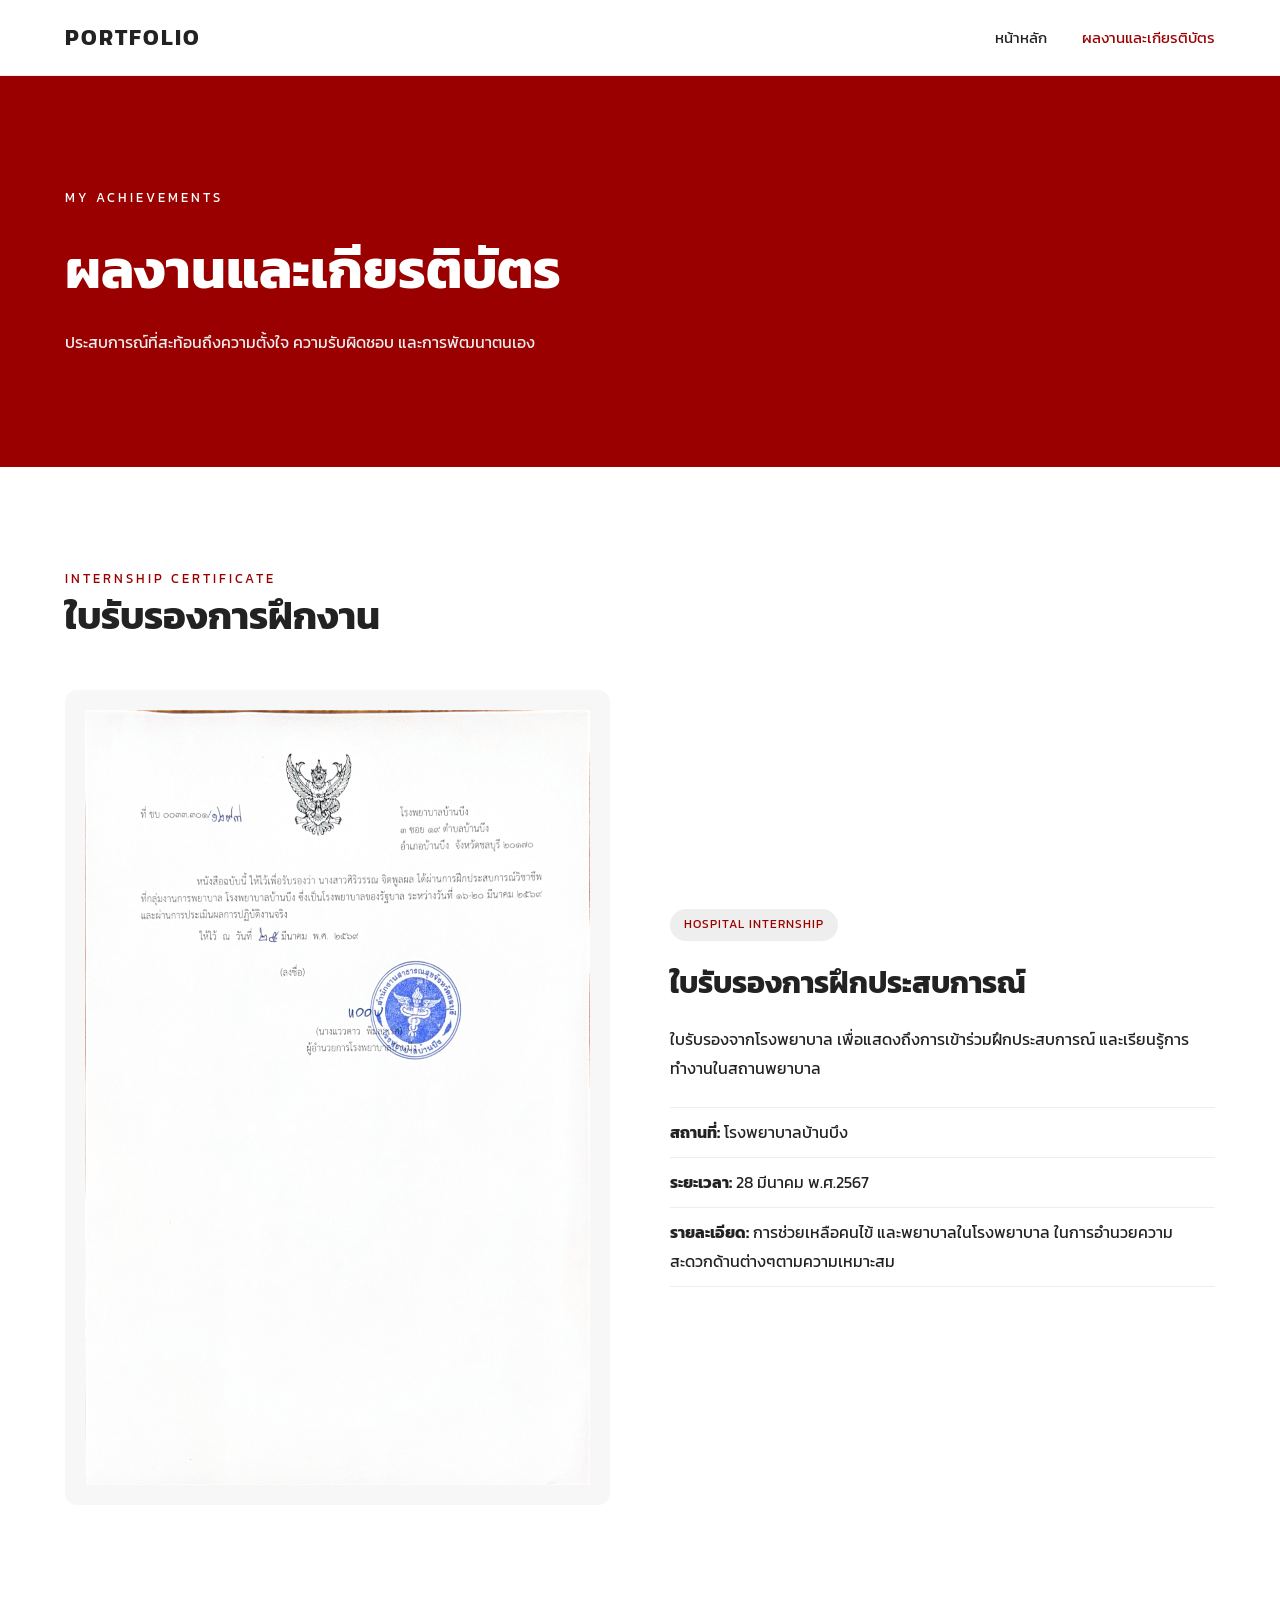
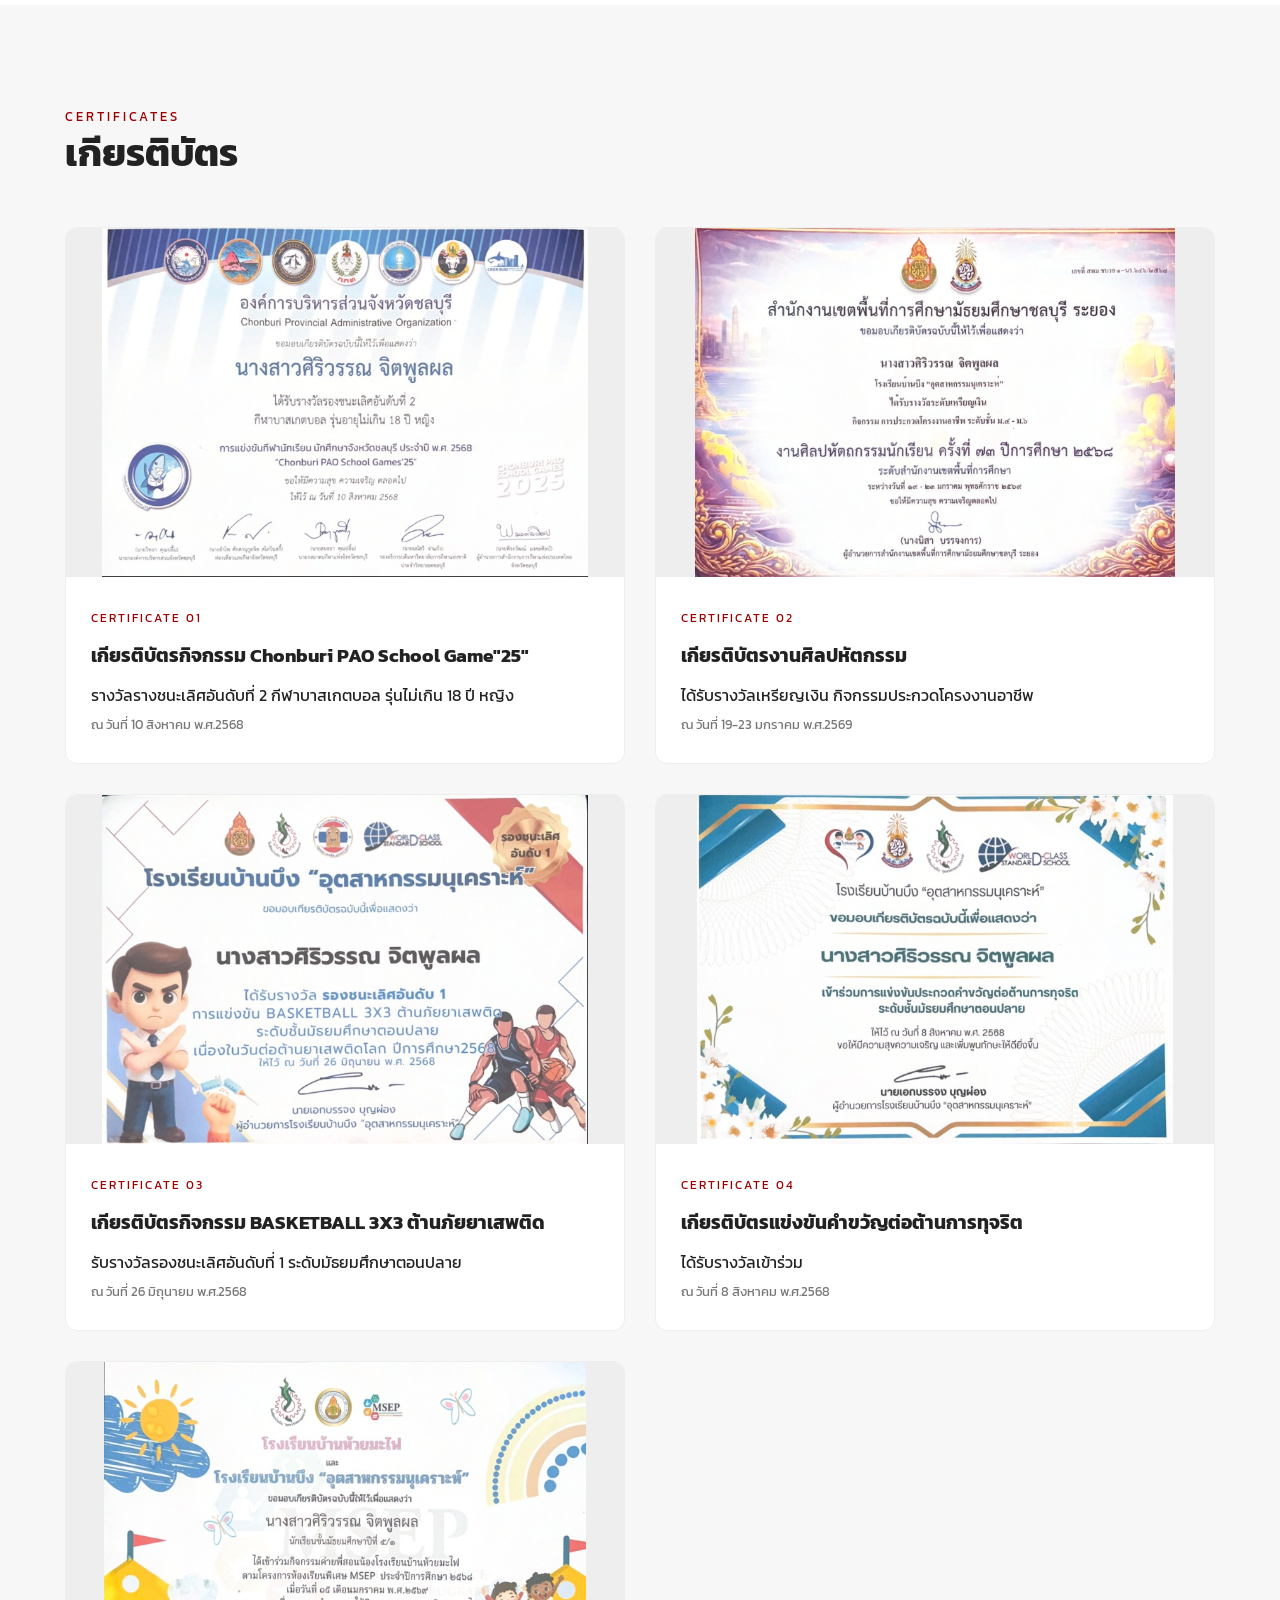
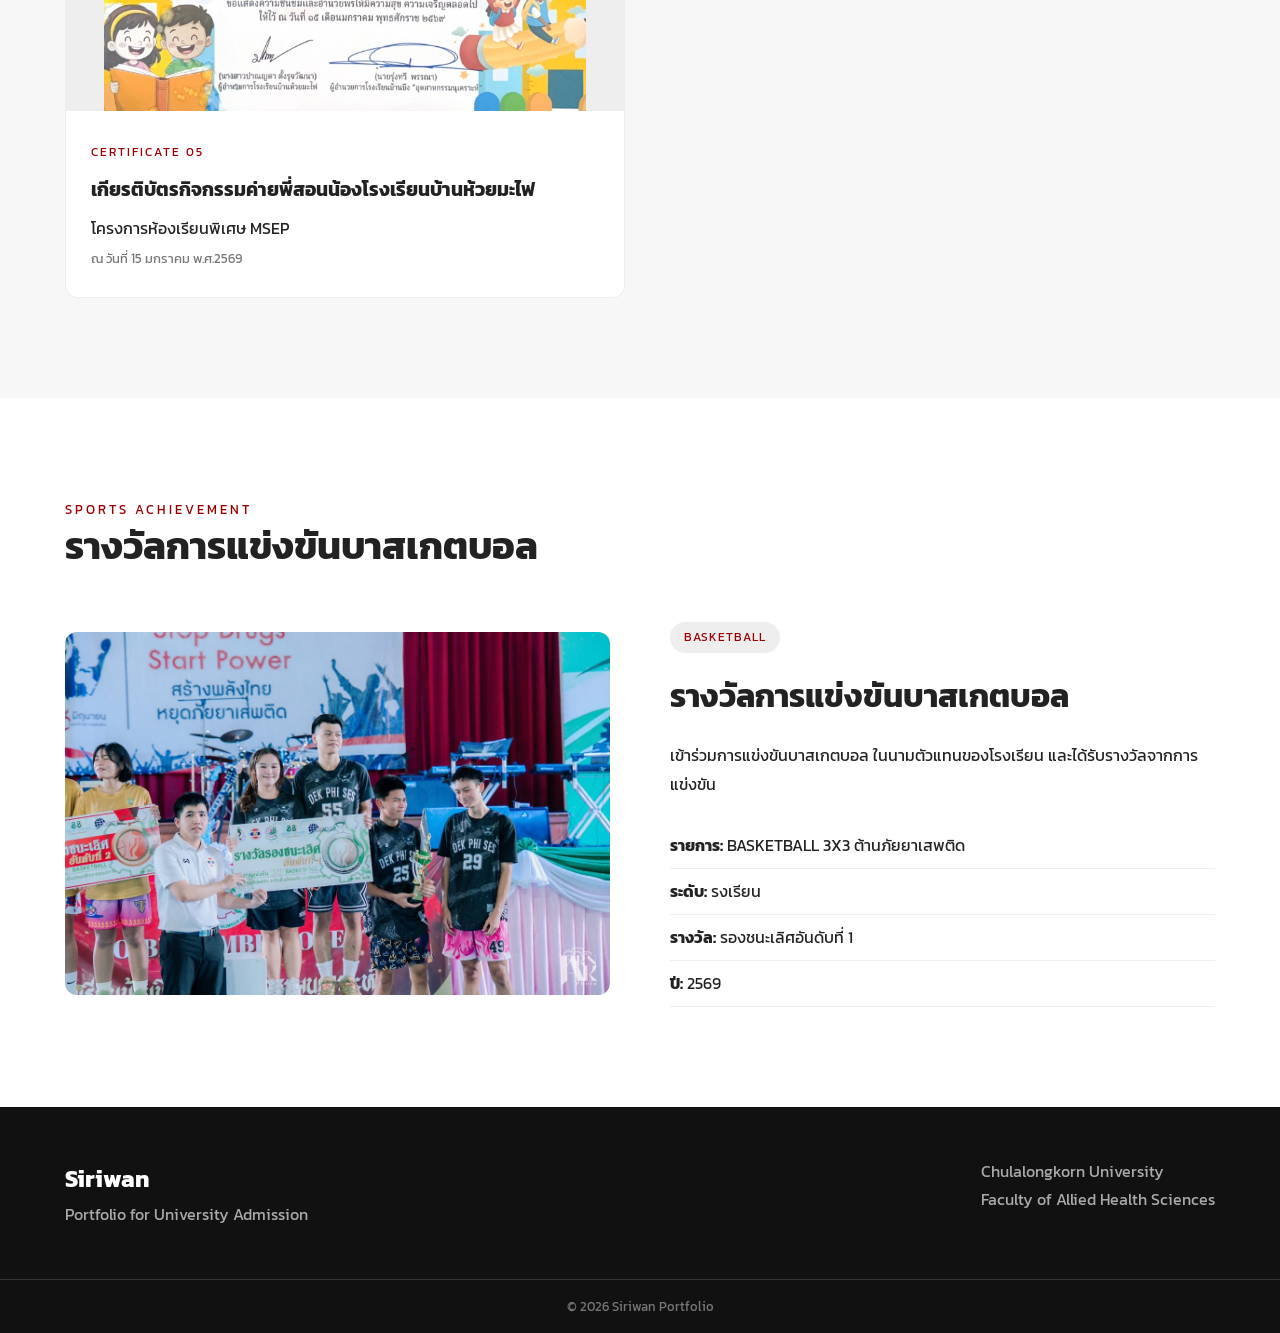
==== achievements.html @ 654f544f "Add files via upload" ====
<!DOCTYPE html>
<html lang="th">
<head>

    <meta charset="UTF-8">
    <meta name="viewport" content="width=device-width, initial-scale=1.0">

    <title>Achievements | Siriwan Portfolio</title>

    <link rel="stylesheet" href="style.css">

    <link rel="preconnect" href="https://fonts.googleapis.com">
    <link rel="preconnect" href="https://fonts.gstatic.com" crossorigin>

    <link href="https://fonts.googleapis.com/css2?family=Kanit:wght@300;400;500;600;700&display=swap" rel="stylesheet">

</head>

<body>


<!-- =========================
     NAVBAR
========================= -->

<header class="navbar">

    <div class="container nav-container">

        <div class="logo">
            PORTFOLIO
        </div>

        <nav>

            <a href="index.html">
                หน้าหลัก
            </a>

            <a href="achievements.html" class="active">
                ผลงานและเกียรติบัตร
            </a>

        </nav>

    </div>

</header>


<!-- =========================
     PAGE HEADER
========================= -->

<section class="page-header">

    <div class="container">

        <p>
            MY ACHIEVEMENTS
        </p>

        <h1>
            ผลงานและเกียรติบัตร
        </h1>

        <span>
            ประสบการณ์ที่สะท้อนถึงความตั้งใจ
            ความรับผิดชอบ และการพัฒนาตนเอง
        </span>

    </div>

</section>


<!-- =========================
     INTERNSHIP CERTIFICATE
========================= -->

<section class="section">

    <div class="container">

        <div class="section-title">

            <p>
                INTERNSHIP CERTIFICATE
            </p>

            <h2>
                ใบรับรองการฝึกงาน
            </h2>

        </div>


        <div class="certificate-feature">

            <div class="certificate-image">

                <img
                    src="internship-certificate.jpg"
                    alt="ใบรับรองการฝึกงานโรงพยาบาล"
                >

            </div>


            <div class="certificate-info">

                <span class="tag">
                    HOSPITAL INTERNSHIP
                </span>

                <h3>
                    ใบรับรองการฝึกประสบการณ์
                </h3>

                <p>
                    ใบรับรองจากโรงพยาบาล
                    เพื่อแสดงถึงการเข้าร่วมฝึกประสบการณ์
                    และเรียนรู้การทำงานในสถานพยาบาล
                </p>

                <div class="detail">

                    <p>
                        <strong>สถานที่:</strong>
                        โรงพยาบาลบ้านบึง
                    </p>

                    <p>
                        <strong>ระยะเวลา:</strong>
                        28 มีนาคม พ.ศ.2567
                    </p>

                    <p>
                        <strong>รายละเอียด:</strong>
                        การช่วยเหลือคนไข้ และพยาบาลในโรงพยาบาล ในการอำนวยความสะดวกด้านต่างๆตามความเหมาะสม
                    </p>

                </div>

            </div>

        </div>

    </div>

</section>


<!-- =========================
     CERTIFICATES
========================= -->

<section class="section gray-section">

    <div class="container">

        <div class="section-title">

            <p>
                CERTIFICATES
            </p>

            <h2>
                เกียรติบัตร
            </h2>

        </div>


        <div class="certificate-grid">


            <!-- CERTIFICATE 1 -->

            <div class="certificate-card">

                <img
                    src="certificate-1.jpg"
                    alt="เกียรติบัตรที่ 1"
                >

                <div class="certificate-text">

                    <span>
                        CERTIFICATE 01
                    </span>

                    <h3>
                        เกียรติบัตรกิจกรรม Chonburi PAO School Game"25"
                    </h3>

                    <p>
                      รางวัลรางชนะเลิศอันดับที่ 2 กีฬาบาสเกตบอล รุ่นไม่เกิน 18 ปี หญิง
                    </p>

                    <small>
                        ณ วันที่ 10 สิงหาคม พ.ศ.2568
                    </small>

                </div>

            </div>


            <!-- CERTIFICATE 2 -->

            <div class="certificate-card">

                <img
                    src="certificate-2.jpg"
                    alt="เกียรติบัตรที่ 2"
                >

                <div class="certificate-text">

                    <span>
                        CERTIFICATE 02
                    </span>

                    <h3>
                        เกียรติบัตรงานศิลปหัตกรรม
                    </h3>

                    <p>
                        ได้รับรางวัลเหรียญเงิน กิจกรรมประกวดโครงงานอาชีพ
                    </p>

                    <small>
                        ณ วันที่ 19-23 มกราคม พ.ศ.2569
                    </small>

                </div>

            </div>


            <!-- CERTIFICATE 3 -->

            <div class="certificate-card">

                <img
                    src="certificate-3.jpg"
                    alt="เกียรติบัตรที่ 3"
                >

                <div class="certificate-text">

                    <span>
                        CERTIFICATE 03
                    </span>

                    <h3>
                        เกียรติบัตรกิจกรรม BASKETBALL 3X3 ต้านภัยยาเสพติด
                    </h3>

                    <p>
                        รับรางวัลรองชนะเลิศอันดับที่ 1 ระดับมัธยมศึกษาตอนปลาย
                    </p>

                    <small>
                        ณ วันที่ 26 มิถุนายม พ.ศ.2568
                    </small>

                </div>

            </div>


            <!-- CERTIFICATE 4 -->

            <div class="certificate-card">

                <img
                    src="certificate-4.jpg"
                    alt="เกียรติบัตรที่ 4"
                >

                <div class="certificate-text">

                    <span>
                        CERTIFICATE 04
                    </span>

                    <h3>
                        เกียรติบัตรแข่งขันคำขวัญต่อต้านการทุจริต
                    </h3>

                    <p>
                        ได้รับรางวัลเข้าร่วม
                    </p>

                    <small>
                        ณ วันที่ 8 สิงหาคม พ.ศ.2568
                    </small>

                </div>

            </div>


            <!-- CERTIFICATE 5 -->

            <div class="certificate-card">

                <img
                    src="certificate-5.jpg"
                    alt="เกียรติบัตรที่ 5"
                >

                <div class="certificate-text">

                    <span>
                        CERTIFICATE 05
                    </span>

                    <h3>
                        เกียรติบัตรกิจกรรมค่ายพี่สอนน้องโรงเรียนบ้านห้วยมะไฟ
                    </h3>

                    <p>
                        โครงการห้องเรียนพิเศษ MSEP
                    </p>

                    <small>
                        ณ วันที่ 15 มกราคม พ.ศ.2569
                    </small>

                </div>

            </div>


        </div>

    </div>

</section>


<!-- =========================
     BASKETBALL AWARD
========================= -->

<section class="section">

    <div class="container">

        <div class="section-title">

            <p>
                SPORTS ACHIEVEMENT
            </p>

            <h2>
                รางวัลการแข่งขันบาสเกตบอล
            </h2>

        </div>


        <div class="sports-award">

            <div class="sports-award-image">

                <img
                    src="award-basketball.jpg"
                    alt="รางวัลบาสเกตบอล"
                >

            </div>


            <div class="sports-award-content">

                <span class="tag">
                    BASKETBALL
                </span>

                <h3>
                    รางวัลการแข่งขันบาสเกตบอล
                </h3>

                <p>
                    เข้าร่วมการแข่งขันบาสเกตบอล
                    ในนามตัวแทนของโรงเรียน
                    และได้รับรางวัลจากการแข่งขัน
                </p>

                <div class="award-detail">

                    <p>
                        <strong>รายการ:</strong>
                        BASKETBALL 3X3 ต้านภัยยาเสพติด
                    </p>

                    <p>
                        <strong>ระดับ:</strong>
                        รงเรียน
                    </p>

                    <p>
                        <strong>รางวัล:</strong>
                        รองชนะเลิศอันดับที่ 1
                    </p>

                    <p>
                        <strong>ปี:</strong>
                        2569
                    </p>

                </div>

            </div>

        </div>

    </div>

</section>

<!-- =========================
     FOOTER
========================= -->

<footer>

    <div class="container footer-content">

        <div>

            <h3>
                Siriwan
            </h3>

            <p>
                Portfolio for University Admission
            </p>

        </div>

        <div>

            <p>
                Chulalongkorn University
            </p>

            <p>
                Faculty of Allied Health Sciences
            </p>

        </div>

    </div>


    <div class="copyright">

        © 2026 Siriwan Portfolio

    </div>

</footer>


</body>
</html>
---- style.css ----
/* =====================================================
   GENERAL
===================================================== */

* {
    margin: 0;
    padding: 0;
    box-sizing: border-box;
}

html {
    scroll-behavior: smooth;
}

body {
    font-family: "Kanit", sans-serif;
    background: #ffffff;
    color: #222222;
    line-height: 1.8;
}

img {
    width: 100%;
    display: block;
}

a {
    text-decoration: none;
    color: inherit;
}

.container {
    width: min(1150px, 90%);
    margin: auto;
}


/* =====================================================
   NAVBAR
===================================================== */

.navbar {
    position: sticky;
    top: 0;
    z-index: 1000;

    background: rgba(255, 255, 255, 0.95);

    border-bottom: 1px solid #eeeeee;
}

.nav-container {
    height: 75px;

    display: flex;
    align-items: center;
    justify-content: space-between;
}

.logo {
    font-size: 22px;
    font-weight: 700;
    letter-spacing: 2px;
}

nav {
    display: flex;
    gap: 35px;
}

nav a {
    font-size: 15px;
    transition: 0.3s;
}

nav a:hover,
nav a.active {
    color: #9b0000;
}


/* =====================================================
   HERO
===================================================== */

.hero {
    min-height: 650px;

    display: flex;
    align-items: center;

    background:
        linear-gradient(
            120deg,
            #ffffff 55%,
            #f7f7f7 55%
        );
}

.hero-container {
    display: grid;

    grid-template-columns:
        1.1fr
        0.9fr;

    align-items: center;

    gap: 70px;
}

.small-title {
    font-size: 14px;
    letter-spacing: 2px;
    color: #9b0000;
    font-weight: 500;
}

.hero h1 {
    font-size: clamp(45px, 6vw, 75px);
    line-height: 1.2;

    margin: 20px 0;
}

.hero h1 span {
    color: #9b0000;
}

.hero-description {
    max-width: 600px;

    color: #666666;

    margin-bottom: 30px;
}

.hero-image {
    max-width: 430px;
    margin-left: auto;

    border-radius: 25px;
    overflow: hidden;

    box-shadow:
        20px 20px 0 #eeeeee;
}

.hero-image img {
    aspect-ratio: 4 / 5;
    object-fit: cover;
}


/* =====================================================
   BUTTON
===================================================== */

.hero-buttons {
    display: flex;
    gap: 15px;
    flex-wrap: wrap;
}

.btn {
    padding: 12px 25px;
    border-radius: 5px;

    transition: 0.3s;
}

.primary-btn {
    background: #9b0000;
    color: #ffffff;
}

.primary-btn:hover {
    background: #6f0000;
}

.outline-btn {
    border: 1px solid #9b0000;
    color: #9b0000;
}

.outline-btn:hover {
    background: #9b0000;
    color: #ffffff;
}


/* =====================================================
   SECTION
===================================================== */

.section {
    padding: 100px 0;
}

.gray-section {
    background: #f7f7f7;
}

.section-title {
    margin-bottom: 50px;
}

.section-title p {
    color: #9b0000;

    font-size: 13px;
    letter-spacing: 3px;
}

.section-title h2 {
    font-size: 38px;
    line-height: 1.3;
}


/* =====================================================
   ABOUT
===================================================== */

.about-grid {
    display: grid;

    grid-template-columns:
        1fr
        1fr;

    gap: 30px;
}

.about-card {
    padding: 35px;

    border: 1px solid #eeeeee;

    border-radius: 12px;

    background: #ffffff;
}

.about-card h3 {
    margin-bottom: 20px;

    font-size: 23px;
}

.info-list p {
    padding: 8px 0;

    border-bottom: 1px solid #eeeeee;
}

.info-list strong {
    color: #9b0000;
}


/* =====================================================
   UNIVERSITY
===================================================== */

.university-section {
    padding: 100px 0;

    background: #9b0000;
    color: white;
}

.university-content {
    display: grid;

    grid-template-columns:
        1.3fr
        0.7fr;

    align-items: center;

    gap: 50px;
}

.university-section .small-title {
    color: #ffffff;
}

.university-section h2 {
    font-size: 48px;

    margin: 15px 0;
}

.university-section p {
    color: #eeeeee;
}

.faculty-box {
    padding: 35px;

    border: 1px solid rgba(255,255,255,0.3);

    border-radius: 12px;
}

.faculty-box p {
    font-size: 14px;
}

.faculty-box h3 {
    font-size: 28px;

    margin: 10px 0;
}

.faculty-box span {
    color: #ffffff;
}


/* =====================================================
   INTEREST
===================================================== */

.interest-grid {
    display: grid;

    grid-template-columns:
        repeat(3, 1fr);

    gap: 25px;
}

.interest-card {
    padding: 35px;

    background: #ffffff;

    border: 1px solid #eeeeee;

    border-radius: 12px;

    transition: 0.3s;
}

.interest-card:hover {
    transform: translateY(-8px);

    box-shadow:
        0 15px 40px rgba(0,0,0,0.08);
}

.icon {
    width: 45px;
    height: 45px;

    display: flex;
    align-items: center;
    justify-content: center;

    background: #9b0000;
    color: #ffffff;

    border-radius: 50%;

    margin-bottom: 20px;
}

.interest-card h3 {
    margin-bottom: 10px;
}


/* =====================================================
   EXPERIENCE
===================================================== */

.experience-grid,
.sport-grid {
    display: grid;

    grid-template-columns:
        1fr
        1fr;

    gap: 60px;

    align-items: center;
}

.experience-image img,
.sport-image img {
    height: 450px;

    object-fit: cover;

    border-radius: 15px;
}

.experience-content h3,
.sport-content h3 {
    font-size: 30px;

    margin: 15px 0;
}

.experience-content li {
    margin-left: 20px;
}

.tag {
    display: inline-block;

    padding: 5px 14px;

    background: #eeeeee;

    color: #9b0000;

    font-size: 12px;

    letter-spacing: 1px;

    border-radius: 30px;
}

.highlight {
    margin-top: 20px;

    color: #9b0000;

    font-weight: 500;
}


/* =====================================================
   SPORTS
===================================================== */

.achievement-box {
    margin-top: 25px;

    padding: 20px;

    background: #f7f7f7;

    border-left: 4px solid #9b0000;
}

.achievement-box strong {
    color: #9b0000;
}

.achievement-box small {
    color: #777777;
}


/* =====================================================
   SKILLS
===================================================== */

.skills-grid {
    display: grid;

    grid-template-columns:
        repeat(4, 1fr);

    gap: 20px;
}

.skill {
    padding: 30px;

    text-align: center;

    border: 1px solid #eeeeee;

    border-radius: 10px;
}

.skill p {
    color: #9b0000;

    letter-spacing: 4px;
}


/* =====================================================
   PAGE HEADER
===================================================== */

.page-header {
    padding: 110px 0;

    background: #9b0000;

    color: #ffffff;
}

.page-header p {
    letter-spacing: 3px;

    font-size: 13px;
}

.page-header h1 {
    font-size: 55px;

    margin: 10px 0;
}

.page-header span {
    color: #eeeeee;
}


/* =====================================================
   CERTIFICATE FEATURE
===================================================== */

.certificate-feature {
    display: grid;

    grid-template-columns:
        1fr
        1fr;

    gap: 60px;

    align-items: center;
}

.certificate-image {
    background: #f7f7f7;

    padding: 20px;

    border-radius: 12px;
}

.certificate-info h3 {
    font-size: 30px;

    margin: 15px 0;
}

.detail {
    margin-top: 25px;

    border-top: 1px solid #eeeeee;
}

.detail p {
    padding: 10px 0;

    border-bottom: 1px solid #eeeeee;
}


/* =====================================================
   CERTIFICATE GRID
===================================================== */

.certificate-grid {
    display: grid;

    grid-template-columns:
        repeat(2, 1fr);

    gap: 30px;
}

.certificate-card {
    background: #ffffff;

    border-radius: 12px;

    overflow: hidden;

    border: 1px solid #eeeeee;

    transition: 0.3s;
}

.certificate-card:hover {
    transform: translateY(-7px);

    box-shadow:
        0 15px 35px rgba(0,0,0,0.08);
}

.certificate-card img {
    aspect-ratio: 16 / 10;

    object-fit: contain;

    background: #eeeeee;
}

.certificate-text {
    padding: 25px;
}

.certificate-text span {
    font-size: 12px;

    color: #9b0000;

    letter-spacing: 2px;
}

.certificate-text h3 {
    margin: 8px 0;
}

.certificate-text small {
    color: #777777;
}


/* =====================================================
   SPORTS AWARD
===================================================== */

.sports-award {
    display: grid;

    grid-template-columns:
        1fr
        1fr;

    gap: 60px;

    align-items: center;
}

.sports-award-image img {
    max-height: 500px;

    object-fit: contain;

    background: #f7f7f7;

    border-radius: 12px;
}

.sports-award-content h3 {
    font-size: 32px;

    margin: 15px 0;
}

.award-detail {
    margin-top: 25px;
}

.award-detail p {
    padding: 8px 0;

    border-bottom: 1px solid #eeeeee;
}


/* =====================================================
   STATS
===================================================== */

.stats-section {
    padding: 70px 0;

    background: #9b0000;

    color: #ffffff;
}

.stats-grid {
    display: grid;

    grid-template-columns:
        repeat(4, 1fr);

    text-align: center;
}

.stat {
    border-right: 1px solid rgba(255,255,255,0.3);
}

.stat:last-child {
    border-right: none;
}

.stat strong {
    display: block;

    font-size: 50px;

    line-height: 1;
}

.stat span {
    color: #eeeeee;
}


/* =====================================================
   FOOTER
===================================================== */

footer {
    background: #111111;

    color: #ffffff;
}

.footer-content {
    padding: 50px 0;

    display: flex;

    justify-content: space-between;

    gap: 30px;
}

.footer-content h3 {
    font-size: 24px;
}

.footer-content p {
    color: #aaaaaa;
}

.copyright {
    padding: 15px;

    text-align: center;

    border-top: 1px solid #333333;

    color: #777777;

    font-size: 13px;
}


/* =====================================================
   RESPONSIVE
===================================================== */

@media (max-width: 850px) {

    .hero-container,
    .university-content,
    .about-grid,
    .experience-grid,
    .sport-grid,
    .certificate-feature,
    .sports-award {
        grid-template-columns: 1fr;
    }

    .hero {
        padding: 80px 0;
    }

    .hero-image {
        margin: auto;
    }

    .interest-grid {
        grid-template-columns: 1fr;
    }

    .skills-grid {
        grid-template-columns:
            repeat(2, 1fr);
    }

    .certificate-grid {
        grid-template-columns: 1fr;
    }

    .stats-grid {
        grid-template-columns:
            repeat(2, 1fr);

        gap: 30px;
    }

    .stat {
        border-right: none;
    }

}


@media (max-width: 600px) {

    nav {
        gap: 15px;
    }

    nav a {
        font-size: 13px;
    }

    .logo {
        font-size: 17px;
    }

    .hero h1 {
        font-size: 45px;
    }

    .section {
        padding: 70px 0;
    }

    .section-title h2 {
        font-size: 30px;
    }

    .university-section h2 {
        font-size: 35px;
    }

    .page-header h1 {
        font-size: 40px;
    }

    .skills-grid {
        grid-template-columns: 1fr;
    }

    .footer-content {
        flex-direction: column;
    }

}
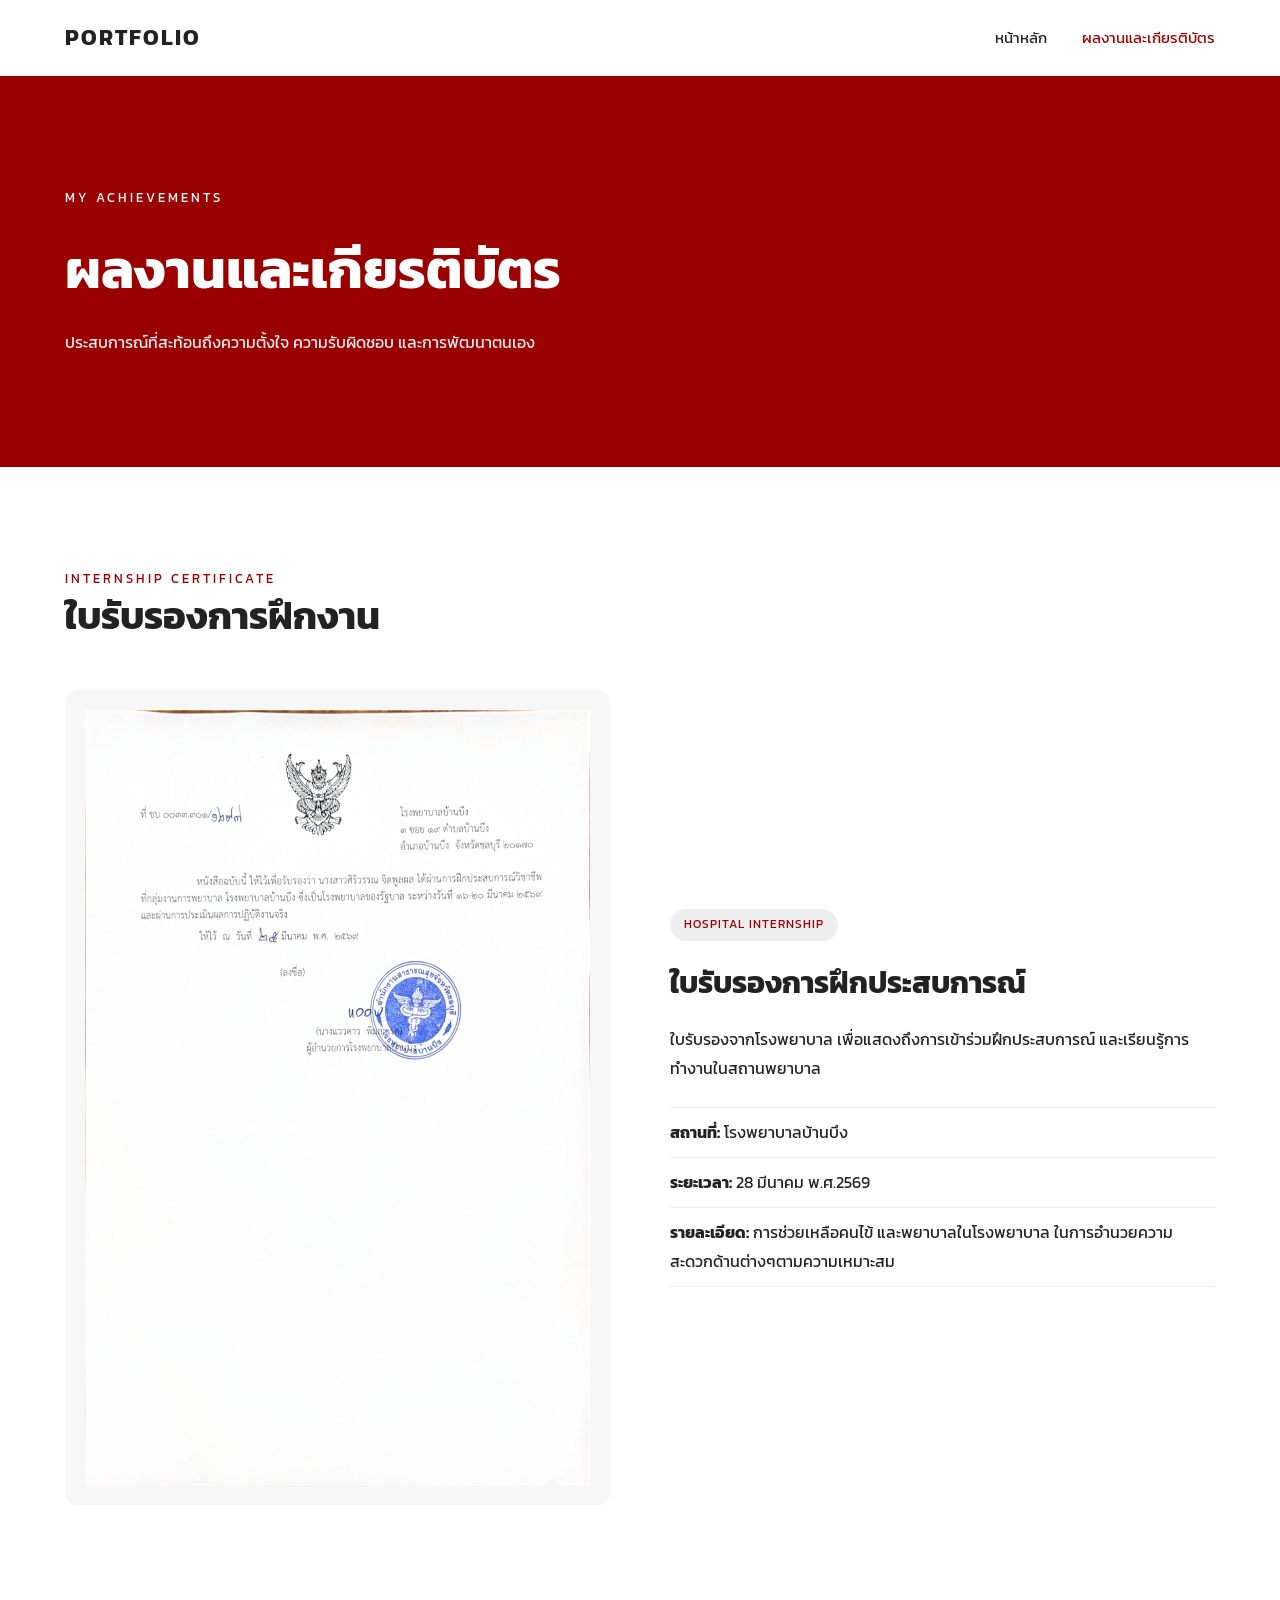
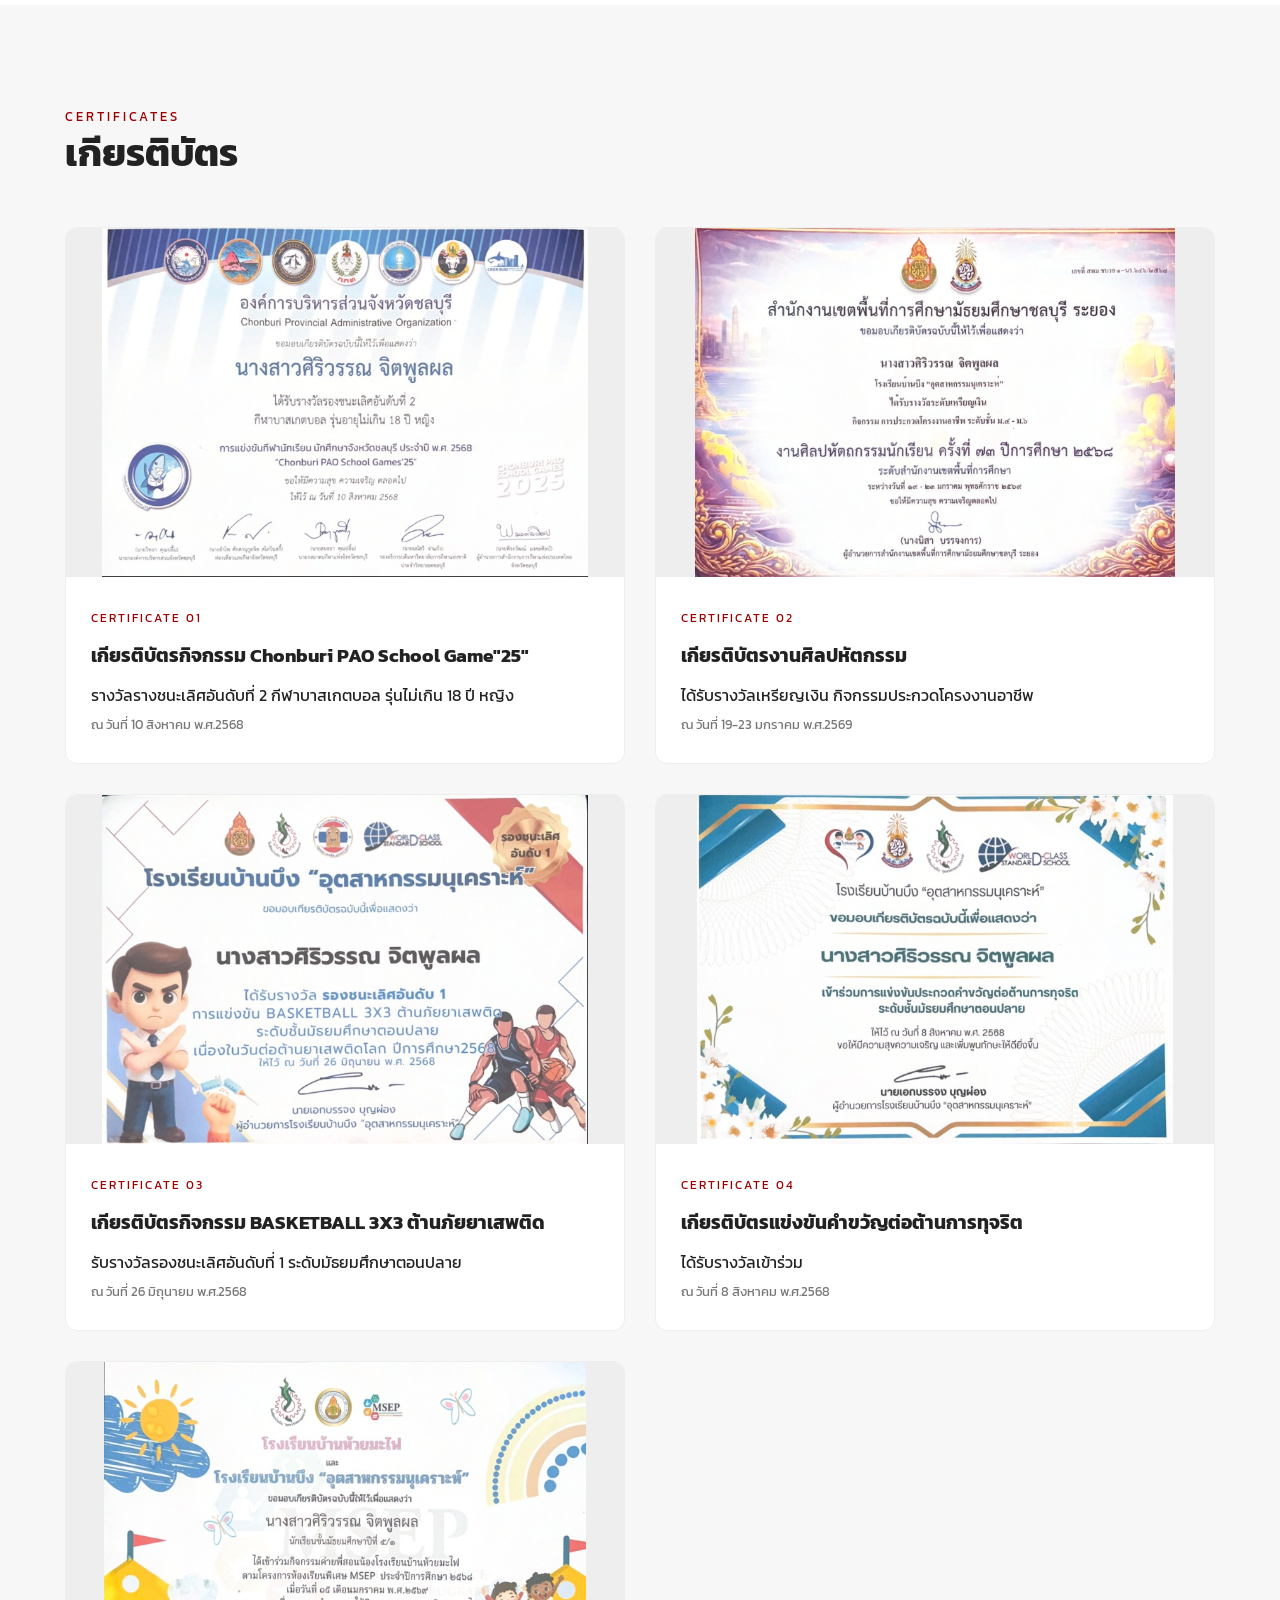
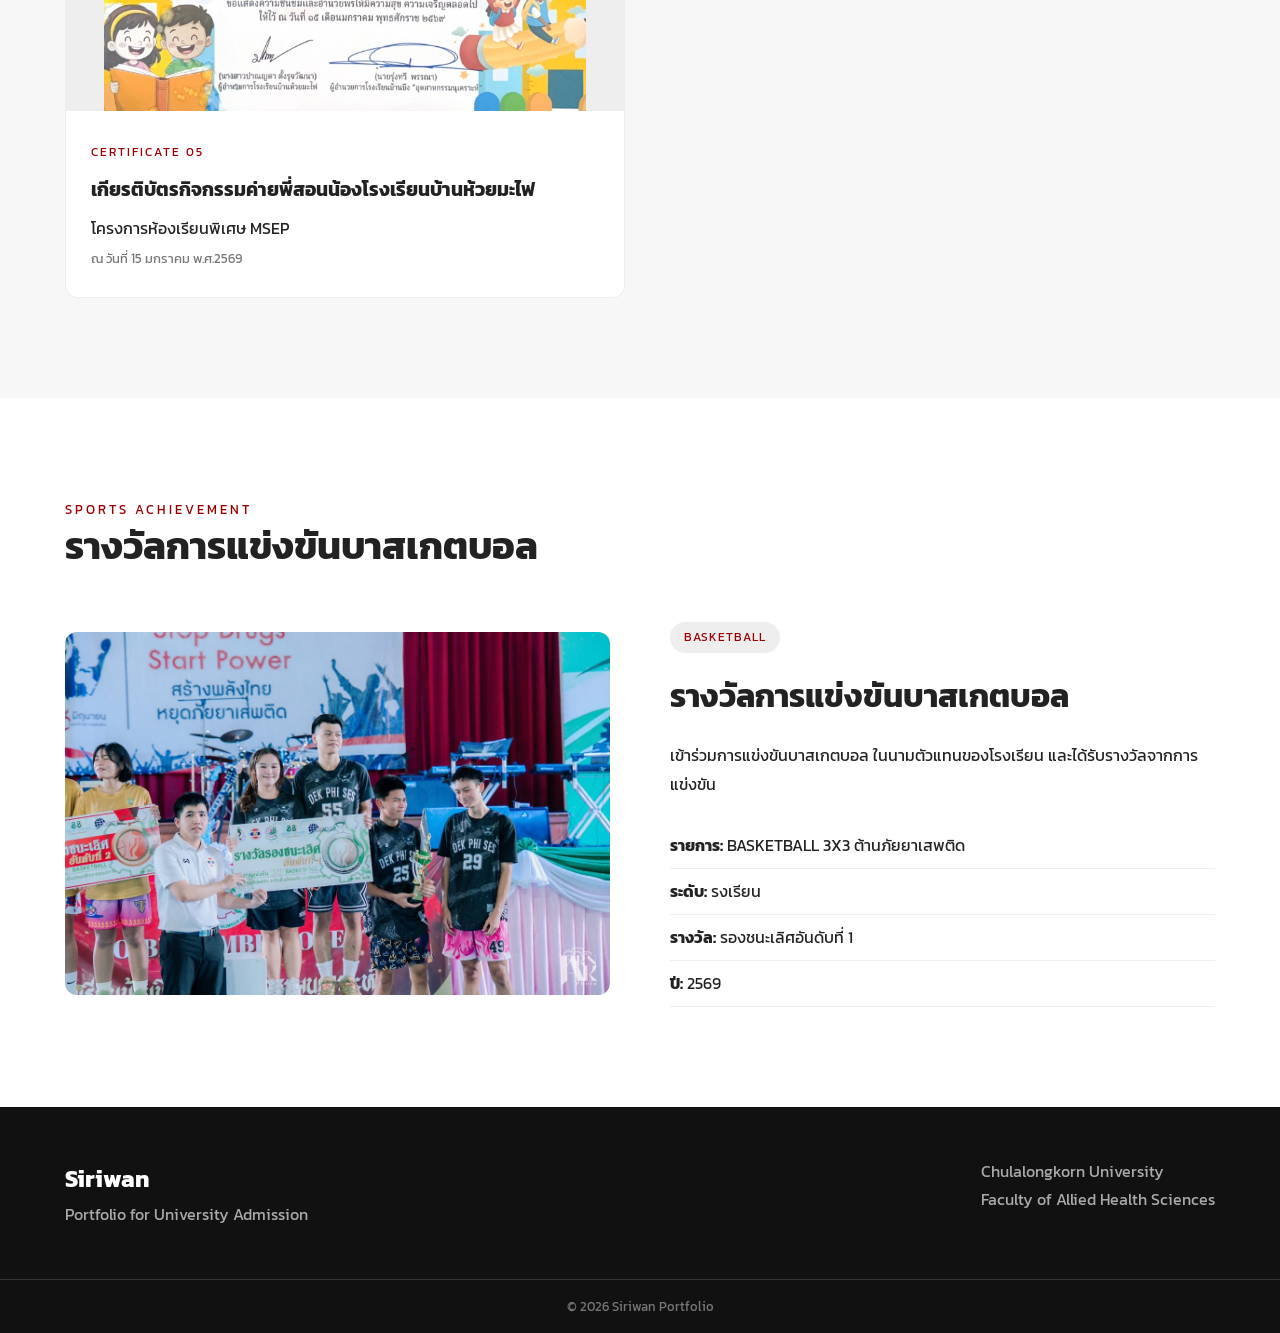
==== commit 0efa52ca: "Update achievements.html" ====
--- a/achievements.html
+++ b/achievements.html
@@ -132,7 +132,7 @@
 
                     <p>
                         <strong>ระยะเวลา:</strong>
-                        28 มีนาคม พ.ศ.2567
+                        28 มีนาคม พ.ศ.2569
                     </p>
 
                     <p>
@@ -468,4 +468,4 @@
 
 
 </body>
-</html>+</html>
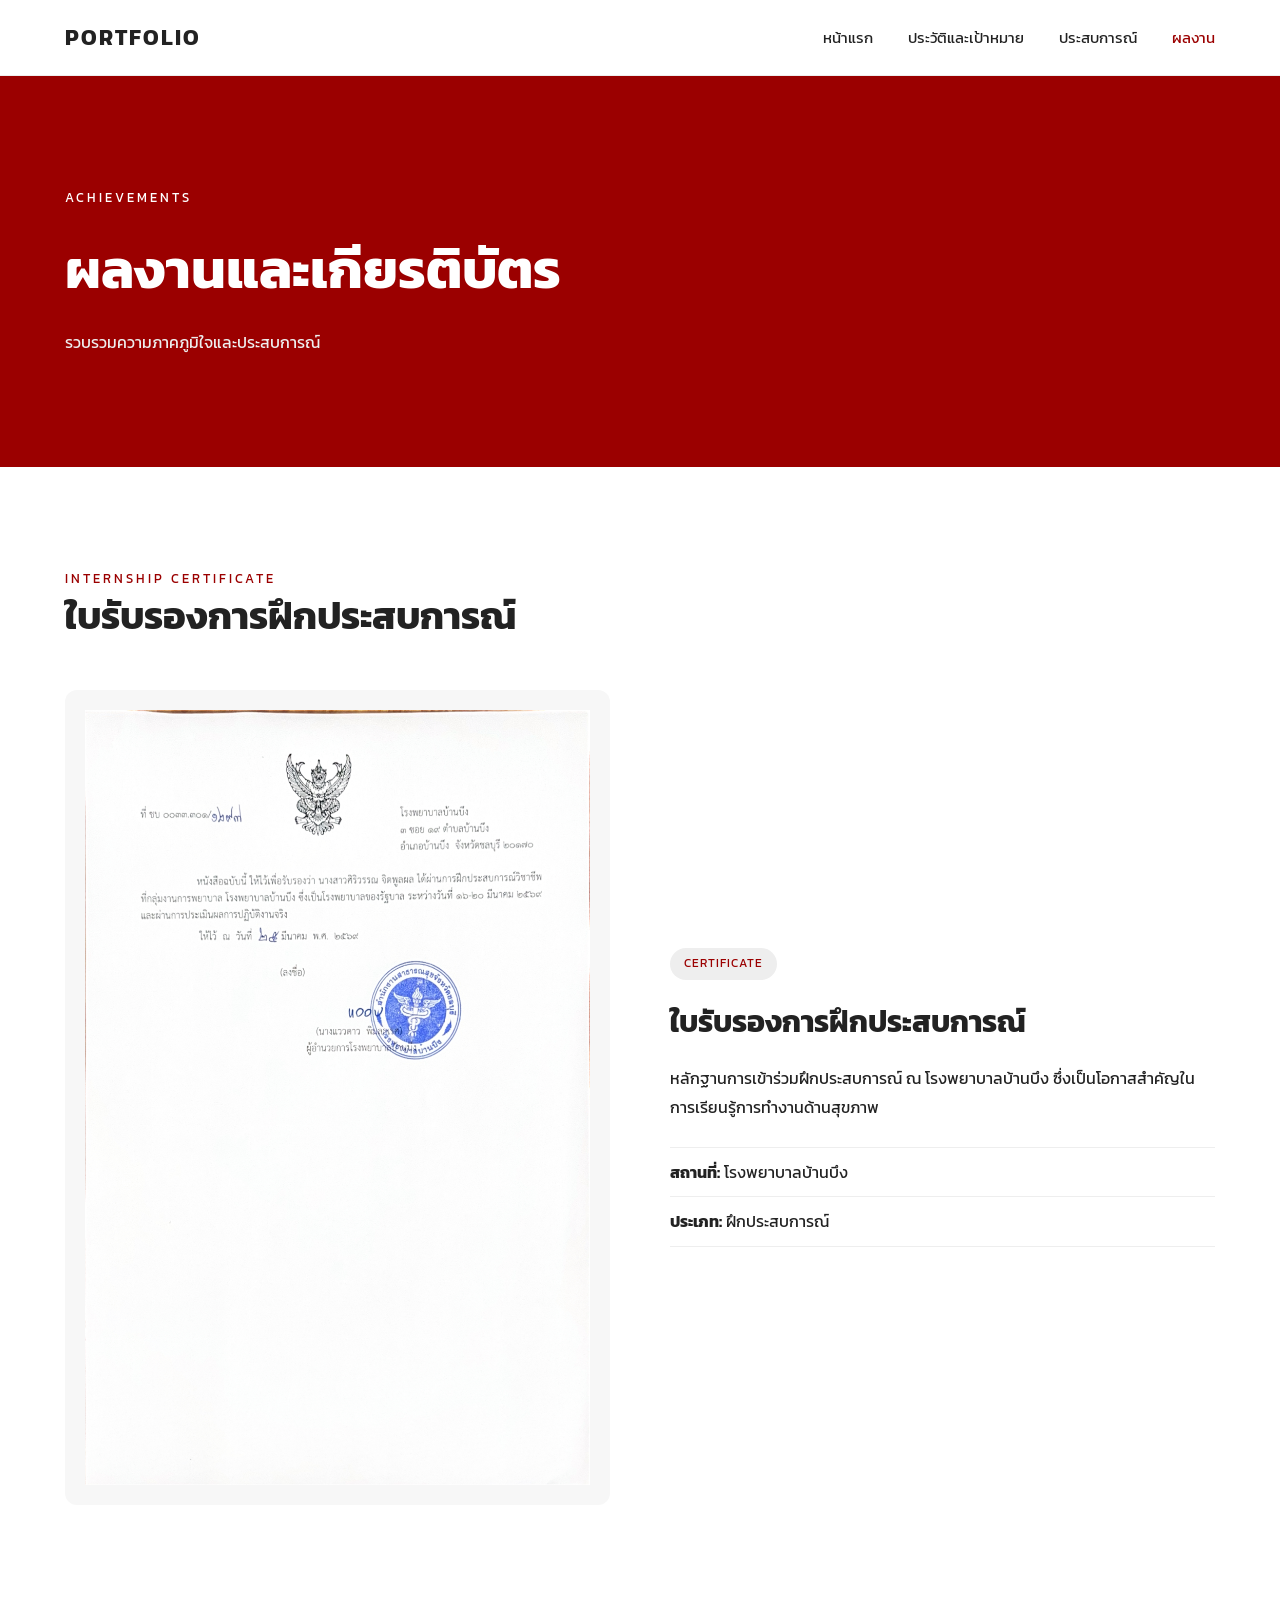
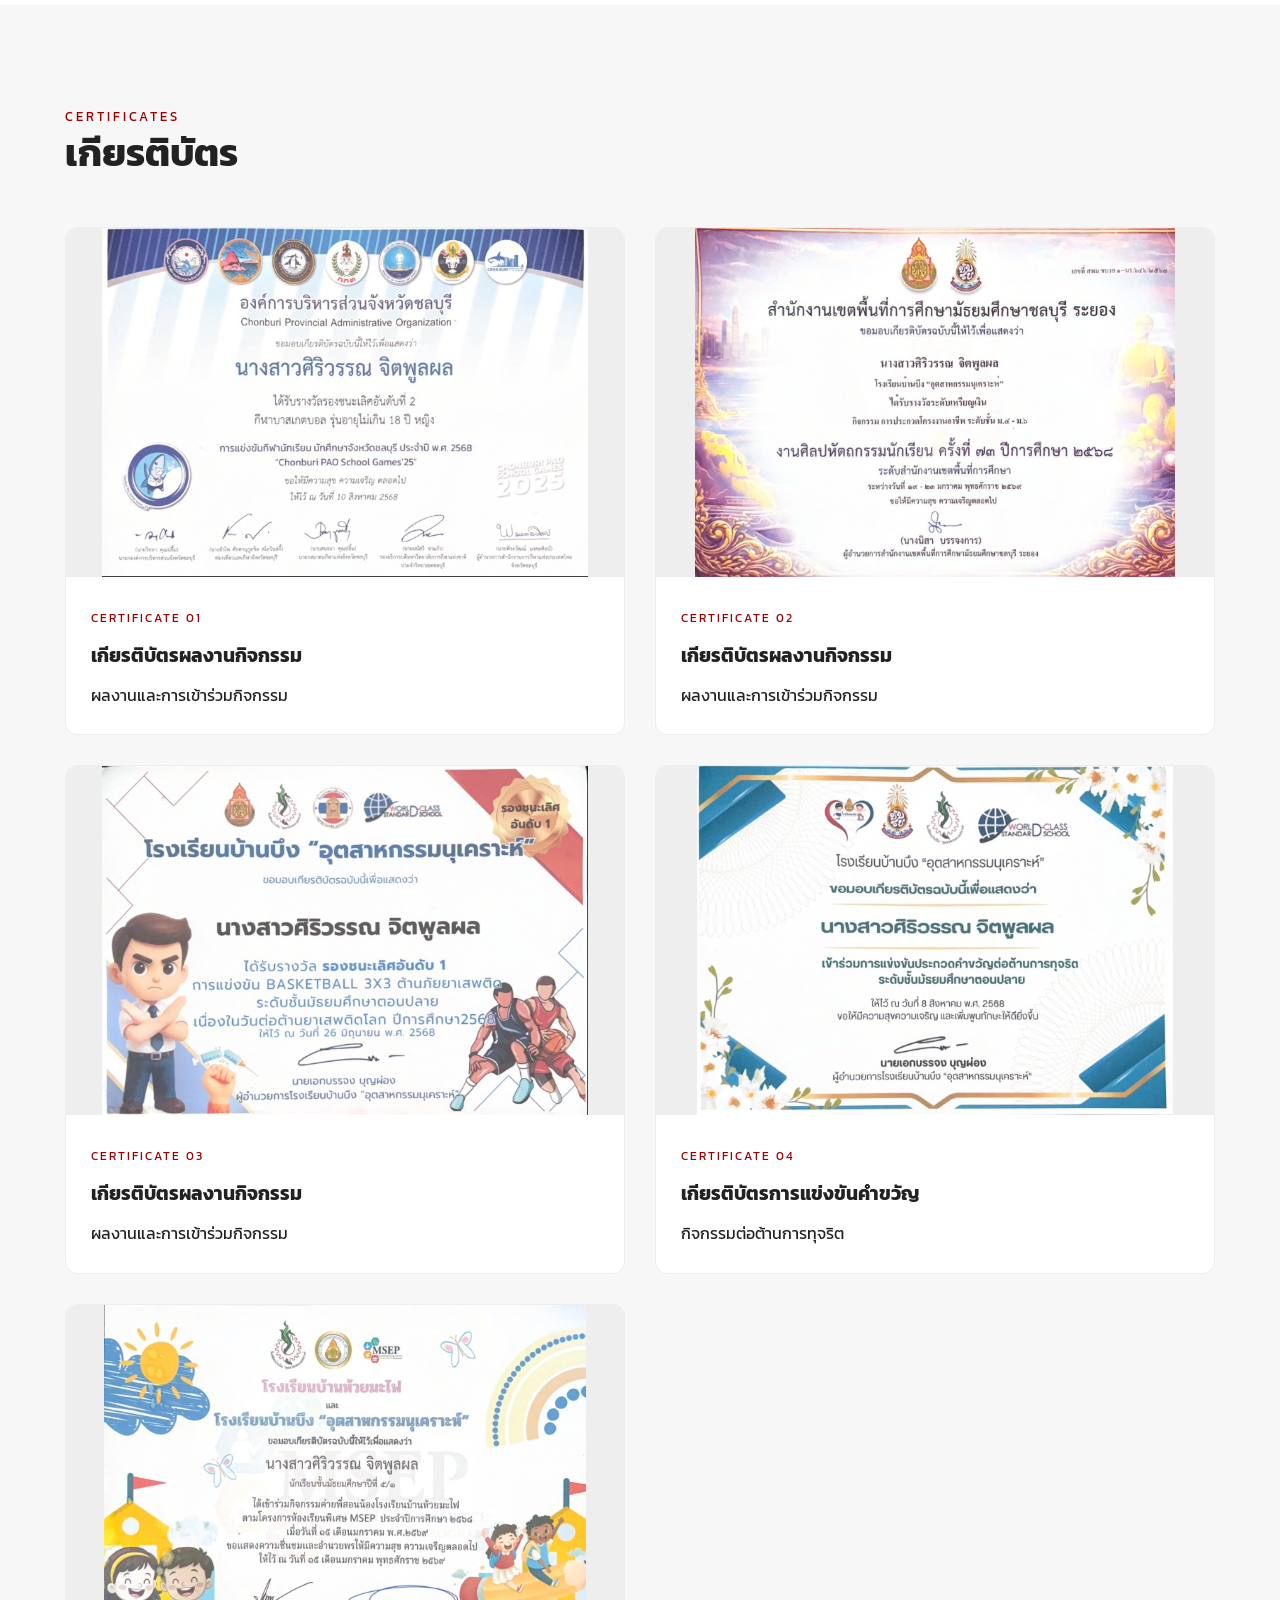
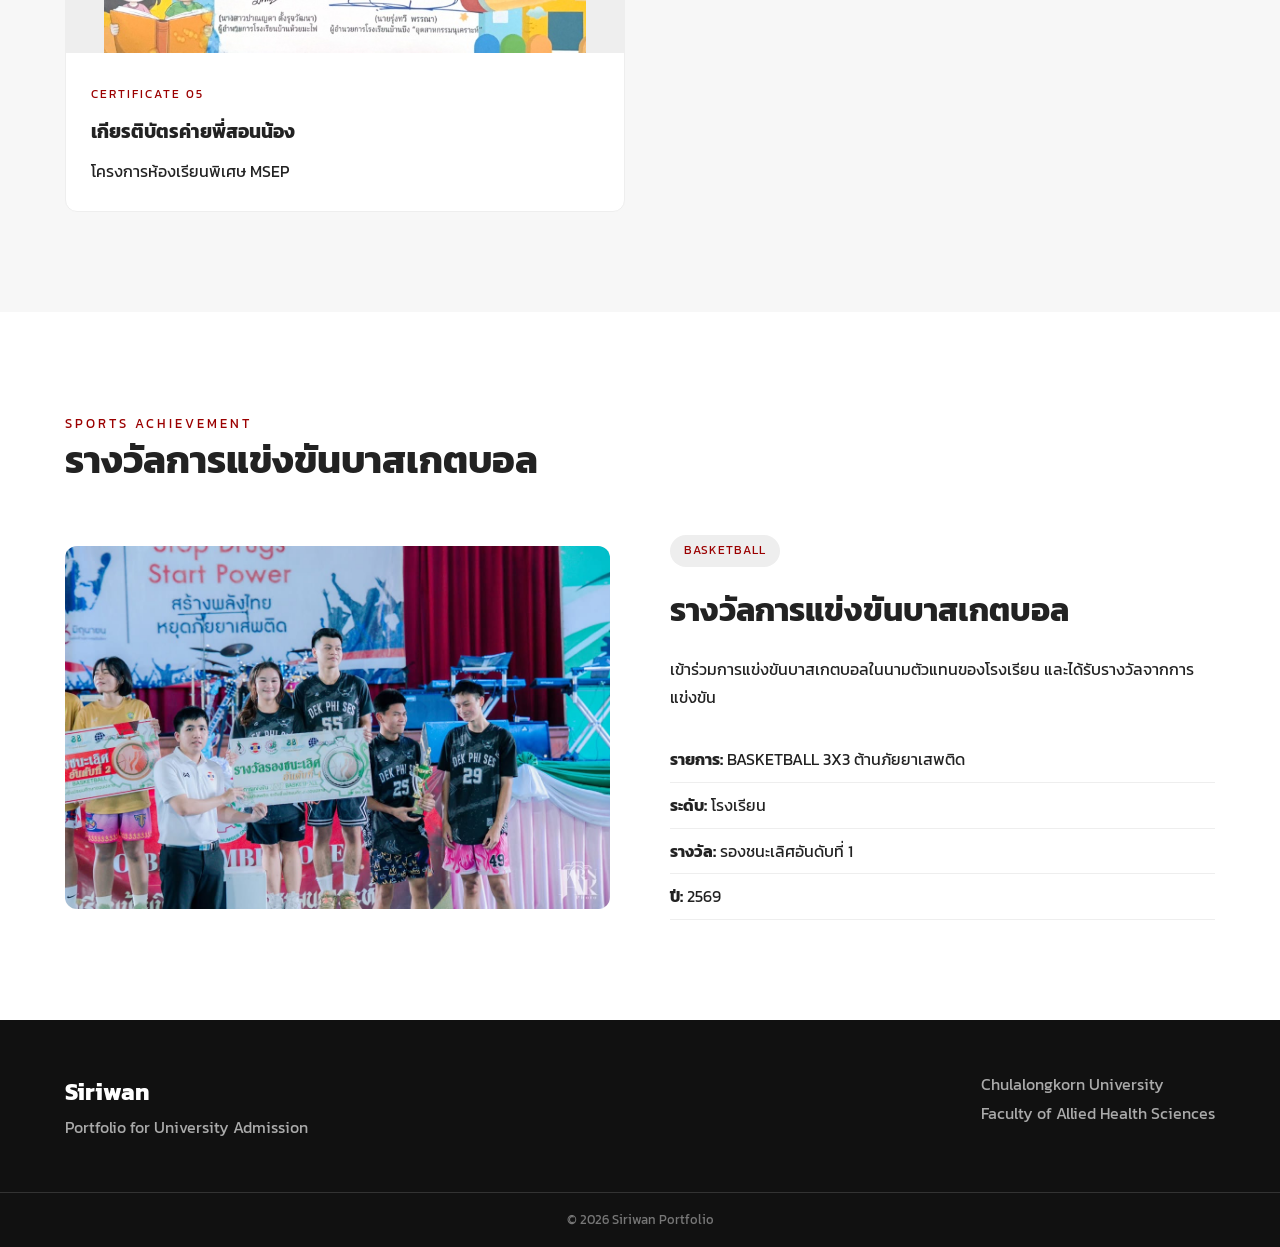
==== commit 109b5770: "แยก Portfolio เป็น 4 หน้า" ====
--- a/achievements.html
+++ b/achievements.html
@@ -1,471 +1,8 @@
-<!DOCTYPE html>
-<html lang="th">
-<head>
-
-    <meta charset="UTF-8">
-    <meta name="viewport" content="width=device-width, initial-scale=1.0">
-
-    <title>Achievements | Siriwan Portfolio</title>
-
-    <link rel="stylesheet" href="style.css">
-
-    <link rel="preconnect" href="https://fonts.googleapis.com">
-    <link rel="preconnect" href="https://fonts.gstatic.com" crossorigin>
-
-    <link href="https://fonts.googleapis.com/css2?family=Kanit:wght@300;400;500;600;700&display=swap" rel="stylesheet">
-
-</head>
-
-<body>
-
-
-<!-- =========================
-     NAVBAR
-========================= -->
-
-<header class="navbar">
-
-    <div class="container nav-container">
-
-        <div class="logo">
-            PORTFOLIO
-        </div>
-
-        <nav>
-
-            <a href="index.html">
-                หน้าหลัก
-            </a>
-
-            <a href="achievements.html" class="active">
-                ผลงานและเกียรติบัตร
-            </a>
-
-        </nav>
-
-    </div>
-
-</header>
-
-
-<!-- =========================
-     PAGE HEADER
-========================= -->
-
-<section class="page-header">
-
-    <div class="container">
-
-        <p>
-            MY ACHIEVEMENTS
-        </p>
-
-        <h1>
-            ผลงานและเกียรติบัตร
-        </h1>
-
-        <span>
-            ประสบการณ์ที่สะท้อนถึงความตั้งใจ
-            ความรับผิดชอบ และการพัฒนาตนเอง
-        </span>
-
-    </div>
-
-</section>
-
-
-<!-- =========================
-     INTERNSHIP CERTIFICATE
-========================= -->
-
-<section class="section">
-
-    <div class="container">
-
-        <div class="section-title">
-
-            <p>
-                INTERNSHIP CERTIFICATE
-            </p>
-
-            <h2>
-                ใบรับรองการฝึกงาน
-            </h2>
-
-        </div>
-
-
-        <div class="certificate-feature">
-
-            <div class="certificate-image">
-
-                <img
-                    src="internship-certificate.jpg"
-                    alt="ใบรับรองการฝึกงานโรงพยาบาล"
-                >
-
-            </div>
-
-
-            <div class="certificate-info">
-
-                <span class="tag">
-                    HOSPITAL INTERNSHIP
-                </span>
-
-                <h3>
-                    ใบรับรองการฝึกประสบการณ์
-                </h3>
-
-                <p>
-                    ใบรับรองจากโรงพยาบาล
-                    เพื่อแสดงถึงการเข้าร่วมฝึกประสบการณ์
-                    และเรียนรู้การทำงานในสถานพยาบาล
-                </p>
-
-                <div class="detail">
-
-                    <p>
-                        <strong>สถานที่:</strong>
-                        โรงพยาบาลบ้านบึง
-                    </p>
-
-                    <p>
-                        <strong>ระยะเวลา:</strong>
-                        28 มีนาคม พ.ศ.2569
-                    </p>
-
-                    <p>
-                        <strong>รายละเอียด:</strong>
-                        การช่วยเหลือคนไข้ และพยาบาลในโรงพยาบาล ในการอำนวยความสะดวกด้านต่างๆตามความเหมาะสม
-                    </p>
-
-                </div>
-
-            </div>
-
-        </div>
-
-    </div>
-
-</section>
-
-
-<!-- =========================
-     CERTIFICATES
-========================= -->
-
-<section class="section gray-section">
-
-    <div class="container">
-
-        <div class="section-title">
-
-            <p>
-                CERTIFICATES
-            </p>
-
-            <h2>
-                เกียรติบัตร
-            </h2>
-
-        </div>
-
-
-        <div class="certificate-grid">
-
-
-            <!-- CERTIFICATE 1 -->
-
-            <div class="certificate-card">
-
-                <img
-                    src="certificate-1.jpg"
-                    alt="เกียรติบัตรที่ 1"
-                >
-
-                <div class="certificate-text">
-
-                    <span>
-                        CERTIFICATE 01
-                    </span>
-
-                    <h3>
-                        เกียรติบัตรกิจกรรม Chonburi PAO School Game"25"
-                    </h3>
-
-                    <p>
-                      รางวัลรางชนะเลิศอันดับที่ 2 กีฬาบาสเกตบอล รุ่นไม่เกิน 18 ปี หญิง
-                    </p>
-
-                    <small>
-                        ณ วันที่ 10 สิงหาคม พ.ศ.2568
-                    </small>
-
-                </div>
-
-            </div>
-
-
-            <!-- CERTIFICATE 2 -->
-
-            <div class="certificate-card">
-
-                <img
-                    src="certificate-2.jpg"
-                    alt="เกียรติบัตรที่ 2"
-                >
-
-                <div class="certificate-text">
-
-                    <span>
-                        CERTIFICATE 02
-                    </span>
-
-                    <h3>
-                        เกียรติบัตรงานศิลปหัตกรรม
-                    </h3>
-
-                    <p>
-                        ได้รับรางวัลเหรียญเงิน กิจกรรมประกวดโครงงานอาชีพ
-                    </p>
-
-                    <small>
-                        ณ วันที่ 19-23 มกราคม พ.ศ.2569
-                    </small>
-
-                </div>
-
-            </div>
-
-
-            <!-- CERTIFICATE 3 -->
-
-            <div class="certificate-card">
-
-                <img
-                    src="certificate-3.jpg"
-                    alt="เกียรติบัตรที่ 3"
-                >
-
-                <div class="certificate-text">
-
-                    <span>
-                        CERTIFICATE 03
-                    </span>
-
-                    <h3>
-                        เกียรติบัตรกิจกรรม BASKETBALL 3X3 ต้านภัยยาเสพติด
-                    </h3>
-
-                    <p>
-                        รับรางวัลรองชนะเลิศอันดับที่ 1 ระดับมัธยมศึกษาตอนปลาย
-                    </p>
-
-                    <small>
-                        ณ วันที่ 26 มิถุนายม พ.ศ.2568
-                    </small>
-
-                </div>
-
-            </div>
-
-
-            <!-- CERTIFICATE 4 -->
-
-            <div class="certificate-card">
-
-                <img
-                    src="certificate-4.jpg"
-                    alt="เกียรติบัตรที่ 4"
-                >
-
-                <div class="certificate-text">
-
-                    <span>
-                        CERTIFICATE 04
-                    </span>
-
-                    <h3>
-                        เกียรติบัตรแข่งขันคำขวัญต่อต้านการทุจริต
-                    </h3>
-
-                    <p>
-                        ได้รับรางวัลเข้าร่วม
-                    </p>
-
-                    <small>
-                        ณ วันที่ 8 สิงหาคม พ.ศ.2568
-                    </small>
-
-                </div>
-
-            </div>
-
-
-            <!-- CERTIFICATE 5 -->
-
-            <div class="certificate-card">
-
-                <img
-                    src="certificate-5.jpg"
-                    alt="เกียรติบัตรที่ 5"
-                >
-
-                <div class="certificate-text">
-
-                    <span>
-                        CERTIFICATE 05
-                    </span>
-
-                    <h3>
-                        เกียรติบัตรกิจกรรมค่ายพี่สอนน้องโรงเรียนบ้านห้วยมะไฟ
-                    </h3>
-
-                    <p>
-                        โครงการห้องเรียนพิเศษ MSEP
-                    </p>
-
-                    <small>
-                        ณ วันที่ 15 มกราคม พ.ศ.2569
-                    </small>
-
-                </div>
-
-            </div>
-
-
-        </div>
-
-    </div>
-
-</section>
-
-
-<!-- =========================
-     BASKETBALL AWARD
-========================= -->
-
-<section class="section">
-
-    <div class="container">
-
-        <div class="section-title">
-
-            <p>
-                SPORTS ACHIEVEMENT
-            </p>
-
-            <h2>
-                รางวัลการแข่งขันบาสเกตบอล
-            </h2>
-
-        </div>
-
-
-        <div class="sports-award">
-
-            <div class="sports-award-image">
-
-                <img
-                    src="award-basketball.jpg"
-                    alt="รางวัลบาสเกตบอล"
-                >
-
-            </div>
-
-
-            <div class="sports-award-content">
-
-                <span class="tag">
-                    BASKETBALL
-                </span>
-
-                <h3>
-                    รางวัลการแข่งขันบาสเกตบอล
-                </h3>
-
-                <p>
-                    เข้าร่วมการแข่งขันบาสเกตบอล
-                    ในนามตัวแทนของโรงเรียน
-                    และได้รับรางวัลจากการแข่งขัน
-                </p>
-
-                <div class="award-detail">
-
-                    <p>
-                        <strong>รายการ:</strong>
-                        BASKETBALL 3X3 ต้านภัยยาเสพติด
-                    </p>
-
-                    <p>
-                        <strong>ระดับ:</strong>
-                        รงเรียน
-                    </p>
-
-                    <p>
-                        <strong>รางวัล:</strong>
-                        รองชนะเลิศอันดับที่ 1
-                    </p>
-
-                    <p>
-                        <strong>ปี:</strong>
-                        2569
-                    </p>
-
-                </div>
-
-            </div>
-
-        </div>
-
-    </div>
-
-</section>
-
-<!-- =========================
-     FOOTER
-========================= -->
-
-<footer>
-
-    <div class="container footer-content">
-
-        <div>
-
-            <h3>
-                Siriwan
-            </h3>
-
-            <p>
-                Portfolio for University Admission
-            </p>
-
-        </div>
-
-        <div>
-
-            <p>
-                Chulalongkorn University
-            </p>
-
-            <p>
-                Faculty of Allied Health Sciences
-            </p>
-
-        </div>
-
-    </div>
-
-
-    <div class="copyright">
-
-        © 2026 Siriwan Portfolio
-
-    </div>
-
-</footer>
-
-
-</body>
-</html>
+<!doctype html>
+<html lang="th"><head><meta charset="utf-8"><meta name="viewport" content="width=device-width, initial-scale=1"><title>ผลงานและเกียรติบัตร | Siriwan</title><link rel="stylesheet" href="style.css"><link rel="preconnect" href="https://fonts.googleapis.com"><link rel="preconnect" href="https://fonts.gstatic.com" crossorigin><link href="https://fonts.googleapis.com/css2?family=Kanit:wght@300;400;500;600;700&display=swap" rel="stylesheet"></head>
+<body><header class="navbar"><div class="container nav-container"><div class="logo">PORTFOLIO</div><nav><a href="index.html">หน้าแรก</a><a href="profile.html">ประวัติและเป้าหมาย</a><a href="experience.html">ประสบการณ์</a><a class="active" href="achievements.html">ผลงาน</a></nav></div></header><main>
+<section class="page-header"><div class="container"><p>ACHIEVEMENTS</p><h1>ผลงานและเกียรติบัตร</h1><span>รวบรวมความภาคภูมิใจและประสบการณ์</span></div></section>
+<section class="section"><div class="container"><div class="section-title"><p>INTERNSHIP CERTIFICATE</p><h2>ใบรับรองการฝึกประสบการณ์</h2></div><div class="certificate-feature"><div class="certificate-image"><img src="internship-certificate.jpg" alt="ใบรับรองการฝึกประสบการณ์"></div><div class="certificate-info"><span class="tag">CERTIFICATE</span><h3>ใบรับรองการฝึกประสบการณ์</h3><p>หลักฐานการเข้าร่วมฝึกประสบการณ์ ณ โรงพยาบาลบ้านบึง ซึ่งเป็นโอกาสสำคัญในการเรียนรู้การทำงานด้านสุขภาพ</p><div class="detail"><p><strong>สถานที่:</strong> โรงพยาบาลบ้านบึง</p><p><strong>ประเภท:</strong> ฝึกประสบการณ์</p></div></div></div></div></section>
+<section class="section gray-section"><div class="container"><div class="section-title"><p>CERTIFICATES</p><h2>เกียรติบัตร</h2></div><div class="certificate-grid"><article class="certificate-card"><img src="certificate-1.jpg" alt="เกียรติบัตรที่ 1"><div class="certificate-text"><span>CERTIFICATE 01</span><h3>เกียรติบัตรผลงานกิจกรรม</h3><p>ผลงานและการเข้าร่วมกิจกรรม</p></div></article><article class="certificate-card"><img src="certificate-2.jpg" alt="เกียรติบัตรที่ 2"><div class="certificate-text"><span>CERTIFICATE 02</span><h3>เกียรติบัตรผลงานกิจกรรม</h3><p>ผลงานและการเข้าร่วมกิจกรรม</p></div></article><article class="certificate-card"><img src="certificate-3.jpg" alt="เกียรติบัตรที่ 3"><div class="certificate-text"><span>CERTIFICATE 03</span><h3>เกียรติบัตรผลงานกิจกรรม</h3><p>ผลงานและการเข้าร่วมกิจกรรม</p></div></article><article class="certificate-card"><img src="certificate-4.jpg" alt="เกียรติบัตรที่ 4"><div class="certificate-text"><span>CERTIFICATE 04</span><h3>เกียรติบัตรการแข่งขันคำขวัญ</h3><p>กิจกรรมต่อต้านการทุจริต</p></div></article><article class="certificate-card"><img src="certificate-5.jpg" alt="เกียรติบัตรที่ 5"><div class="certificate-text"><span>CERTIFICATE 05</span><h3>เกียรติบัตรค่ายพี่สอนน้อง</h3><p>โครงการห้องเรียนพิเศษ MSEP</p></div></article></div></div></section>
+<section class="section"><div class="container"><div class="section-title"><p>SPORTS ACHIEVEMENT</p><h2>รางวัลการแข่งขันบาสเกตบอล</h2></div><div class="sports-award"><div class="sports-award-image"><img src="award-basketball.jpg" alt="รางวัลบาสเกตบอล"></div><div class="sports-award-content"><span class="tag">BASKETBALL</span><h3>รางวัลการแข่งขันบาสเกตบอล</h3><p>เข้าร่วมการแข่งขันบาสเกตบอลในนามตัวแทนของโรงเรียน และได้รับรางวัลจากการแข่งขัน</p><div class="award-detail"><p><strong>รายการ:</strong> BASKETBALL 3X3 ต้านภัยยาเสพติด</p><p><strong>ระดับ:</strong> โรงเรียน</p><p><strong>รางวัล:</strong> รองชนะเลิศอันดับที่ 1</p><p><strong>ปี:</strong> 2569</p></div></div></div></div></section>
+</main><footer><div class="container footer-content"><div><h3>Siriwan</h3><p>Portfolio for University Admission</p></div><div><p>Chulalongkorn University</p><p>Faculty of Allied Health Sciences</p></div></div><div class="copyright">© 2026 Siriwan Portfolio</div></footer></body></html>
--- a/style.css
+++ b/style.css
@@ -64,9 +64,11 @@
     letter-spacing: 2px;
 }
 
-nav {
-    display: flex;
-    gap: 35px;
+nav {
+    display: flex;
+    gap: 35px;
+    flex-wrap: wrap;
+    justify-content: flex-end;
 }
 
 nav a {
@@ -798,10 +800,17 @@
 }
 
 
-@media (max-width: 600px) {
-
-    nav {
-        gap: 15px;
+@media (max-width: 600px) {
+
+    .nav-container {
+        height: auto;
+        min-height: 75px;
+        padding: 12px 0;
+        align-items: flex-start;
+    }
+
+    nav {
+        gap: 15px;
     }
 
     nav a {
@@ -840,4 +849,23 @@
         flex-direction: column;
     }
 
-}+}
+
+/* =========================
+   VIDEO
+========================= */
+
+.project-video {
+    width: 100%;
+    aspect-ratio: 16 / 9;
+    overflow: hidden;
+    border-radius: 12px;
+    background: #eeeeee;
+}
+
+.project-video video {
+    width: 100%;
+    height: 100%;
+    display: block;
+    object-fit: cover;
+}
